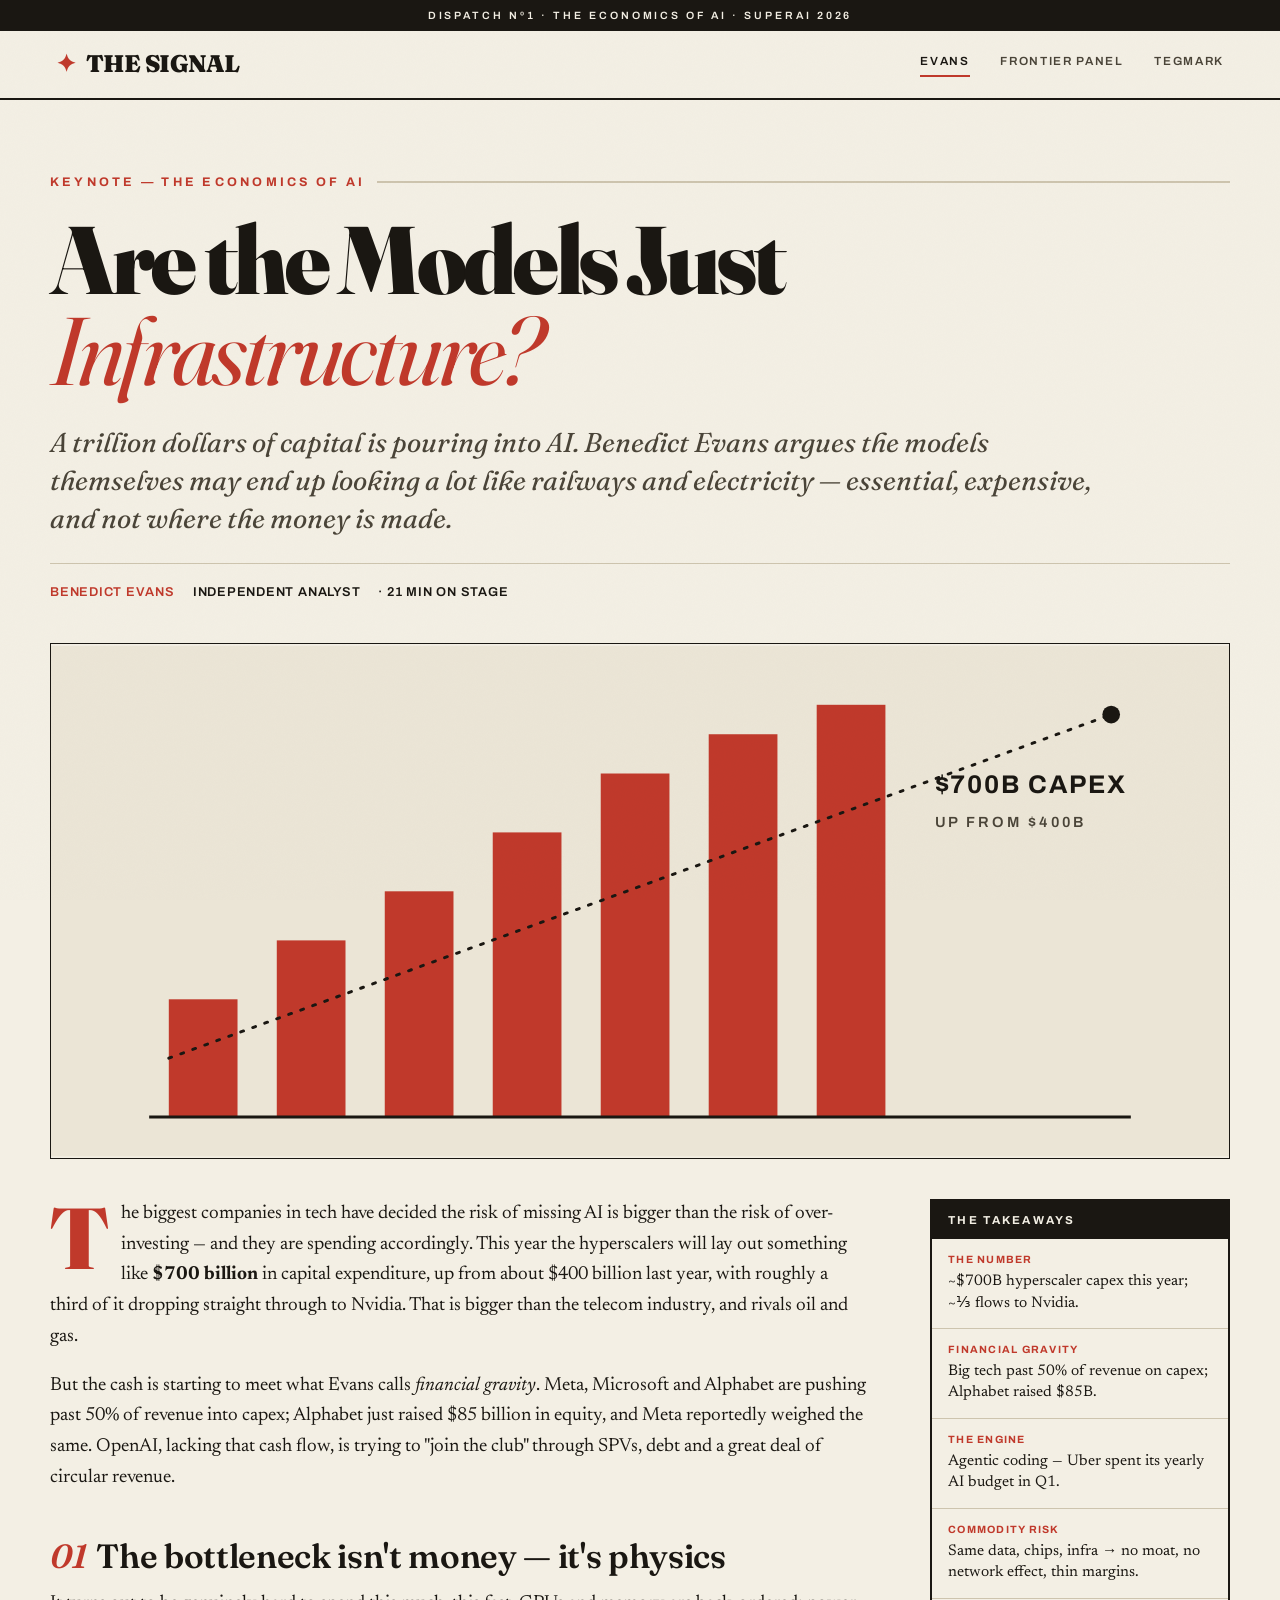
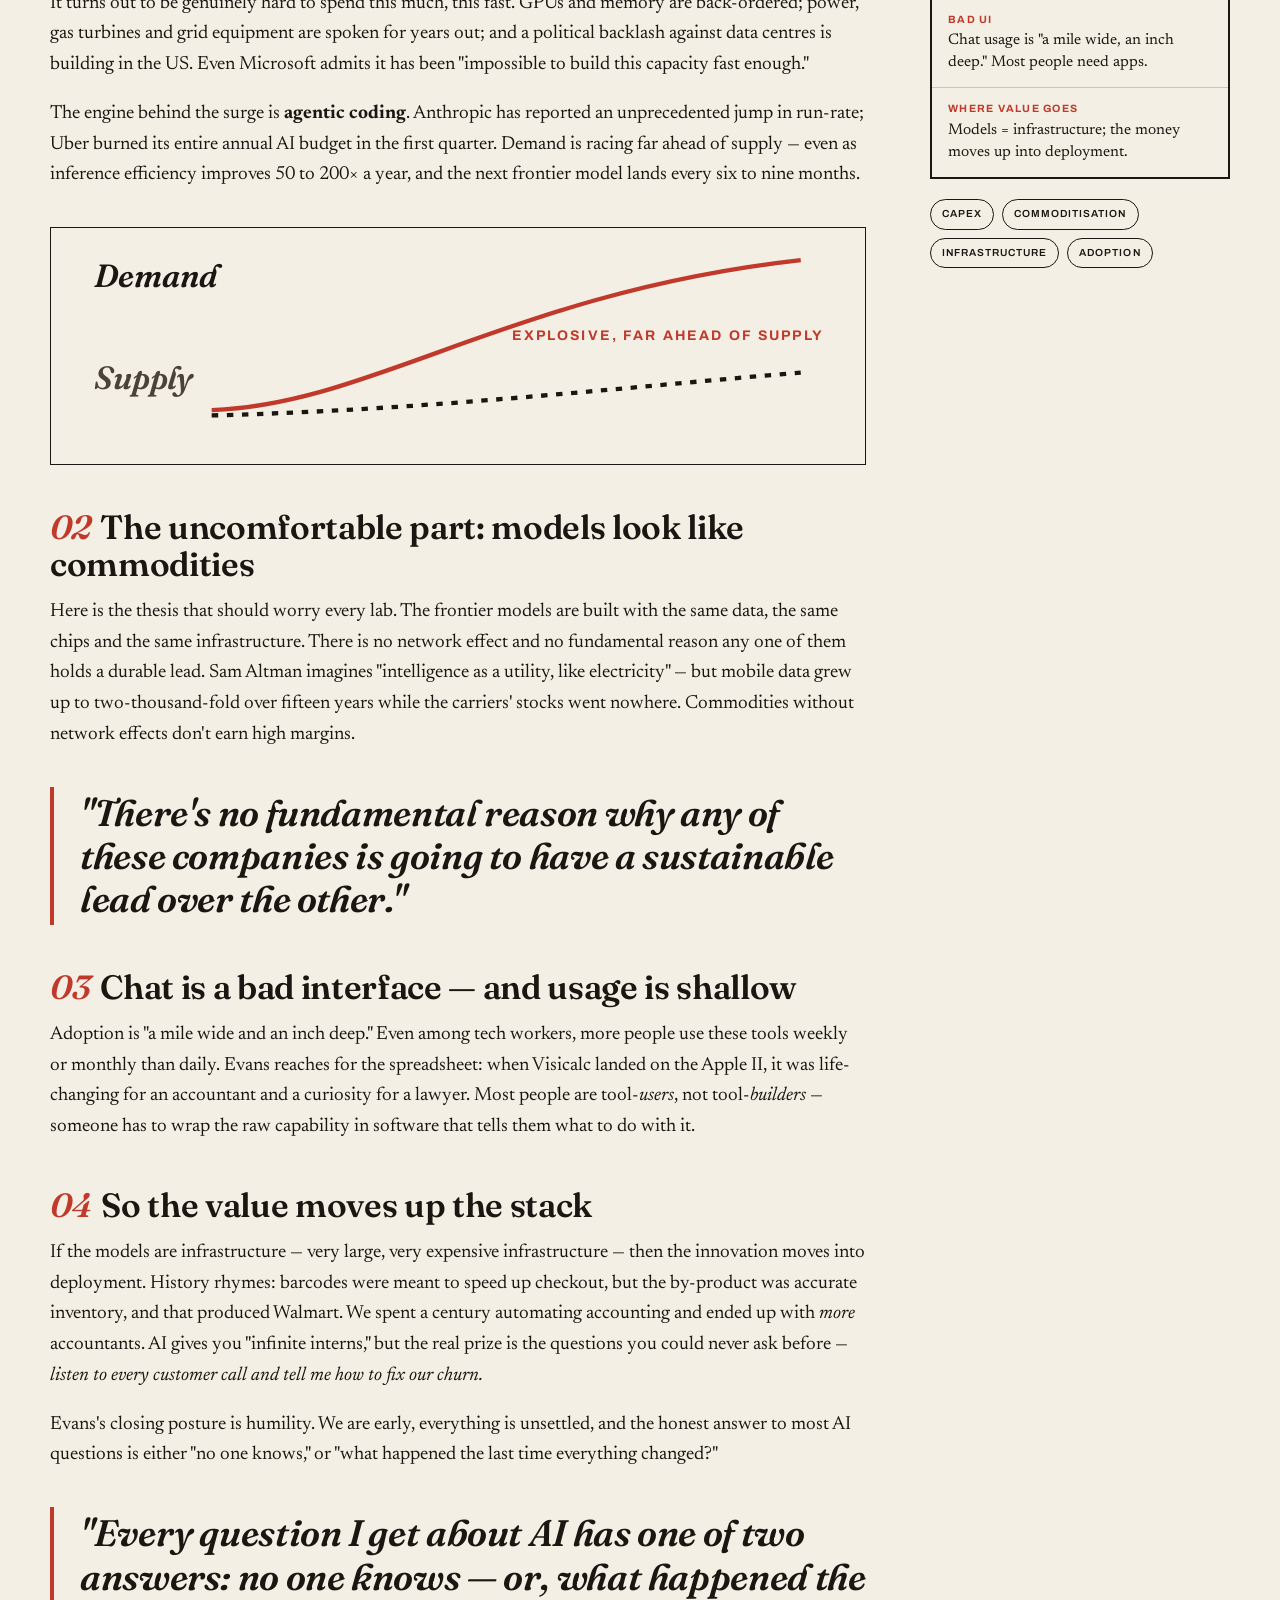
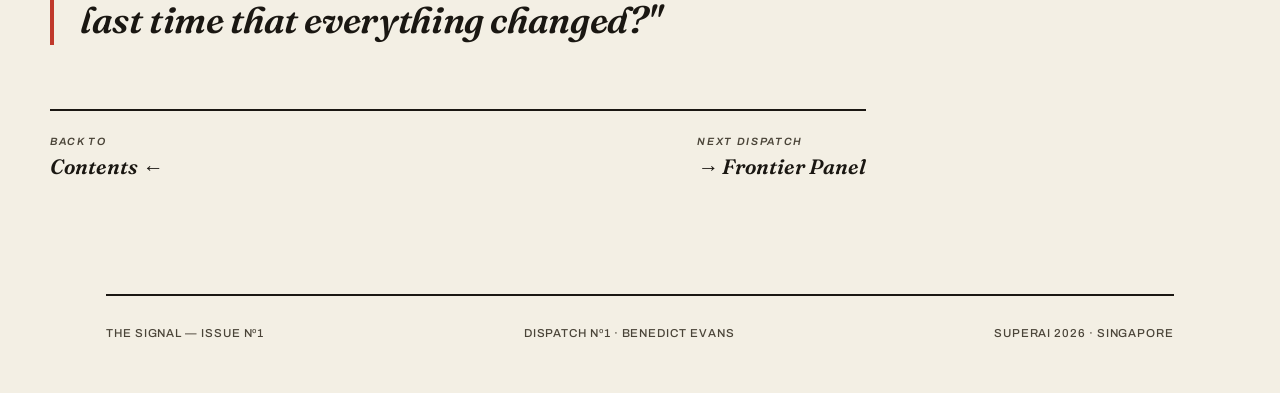
==== article-1.html @ db030dcc "The Signal — SuperAI 2026 magazine dispatch Static editorial site distilling three SuperAI 2026 talk" ====
<!doctype html>
<html lang="en">
<head>
<meta charset="utf-8" />
<meta name="viewport" content="width=device-width, initial-scale=1" />
<title>Are the Models Just Infrastructure? — Benedict Evans · The Signal</title>
<meta name="description" content="Benedict Evans at SuperAI 2026 on the AI capex supercycle, why models look like commodities, and where the value moves." />
<link rel="stylesheet" href="styles.css" />
<style>:root{ --accent:#c0392b; }</style>
</head>
<body>
  <div class="ribbon">Dispatch Nº1 · The Economics of AI · SuperAI 2026</div>
  <header class="masthead">
    <div class="masthead-inner">
      <a class="logo" href="index.html"><span class="star">✦</span> THE SIGNAL</a>
      <nav class="nav">
        <a href="article-1.html" class="active">Evans</a>
        <a href="article-2.html">Frontier Panel</a>
        <a href="article-3.html">Tegmark</a>
      </nav>
    </div>
  </header>

  <main class="wrap article">
    <div class="art-kicker fade">Keynote — The Economics of AI</div>
    <h1 class="art-headline fade d1">Are the Models Just <em>Infrastructure?</em></h1>
    <p class="art-dek fade d2">A trillion dollars of capital is pouring into AI. Benedict Evans argues the
      models themselves may end up looking a lot like railways and electricity — essential, expensive,
      and not where the money is made.</p>
    <div class="art-byline fade d3">
      <span class="who">Benedict Evans</span><span>Independent Analyst</span><span>· 21 min on stage</span>
    </div>

    <figure class="art-hero fade d3">
      <svg viewBox="0 0 1200 520" xmlns="http://www.w3.org/2000/svg">
        <rect width="1200" height="520" fill="#ebe5d6"/>
        <g fill="#c0392b">
          <rect x="120" y="360" width="70" height="120"/>
          <rect x="230" y="300" width="70" height="180"/>
          <rect x="340" y="250" width="70" height="230"/>
          <rect x="450" y="190" width="70" height="290"/>
          <rect x="560" y="130" width="70" height="350"/>
          <rect x="670" y="90" width="70" height="390"/>
          <rect x="780" y="60" width="70" height="420"/>
        </g>
        <path d="M120 420 L1080 70" fill="none" stroke="#1a1712" stroke-width="3" stroke-dasharray="3 10" stroke-linecap="round"/>
        <circle cx="1080" cy="70" r="9" fill="#1a1712"/>
        <text x="900" y="150" font-family="Archivo, sans-serif" font-size="26" font-weight="700" fill="#1a1712" letter-spacing="2">$700B CAPEX</text>
        <text x="900" y="185" font-family="Archivo, sans-serif" font-size="15" font-weight="600" fill="#4a4438" letter-spacing="3">UP FROM $400B</text>
        <line x1="100" y1="480" x2="1100" y2="480" stroke="#1a1712" stroke-width="3"/>
      </svg>
      <figcaption>Hyperscaler capex is accelerating up and to the right — roughly a third of it flows to Nvidia.</figcaption>
    </figure>

    <div class="art-grid">
      <article class="prose">
        <p>The biggest companies in tech have decided the risk of missing AI is bigger than the
          risk of over-investing — and they are spending accordingly. This year the hyperscalers will
          lay out something like <strong>$700 billion</strong> in capital expenditure, up from about
          $400 billion last year, with roughly a third of it dropping straight through to Nvidia. That
          is bigger than the telecom industry, and rivals oil and gas.</p>

        <p>But the cash is starting to meet what Evans calls <em>financial gravity</em>. Meta,
          Microsoft and Alphabet are pushing past 50% of revenue into capex; Alphabet just raised
          $85 billion in equity, and Meta reportedly weighed the same. OpenAI, lacking that cash flow,
          is trying to "join the club" through SPVs, debt and a great deal of circular revenue.</p>

        <h2><span class="n">01</span>The bottleneck isn't money — it's physics</h2>
        <p>It turns out to be genuinely hard to spend this much, this fast. GPUs and memory are
          back-ordered; power, gas turbines and grid equipment are spoken for years out; and a
          political backlash against data centres is building in the US. Even Microsoft admits it has
          been "impossible to build this capacity fast enough."</p>

        <p>The engine behind the surge is <strong>agentic coding</strong>. Anthropic has reported an
          unprecedented jump in run-rate; Uber burned its entire annual AI budget in the first quarter.
          Demand is racing far ahead of supply — even as inference efficiency improves 50 to 200× a
          year, and the next frontier model lands every six to nine months.</p>

        <div class="fig fade">
          <svg viewBox="0 0 760 220" xmlns="http://www.w3.org/2000/svg">
            <rect width="760" height="220" fill="#f3efe4"/>
            <text x="40" y="55" font-family="Fraunces, serif" font-style="italic" font-weight="600" font-size="30" fill="#1a1712">Demand</text>
            <path d="M150 170 C 300 165, 430 60, 700 30" fill="none" stroke="#c0392b" stroke-width="4"/>
            <text x="40" y="150" font-family="Fraunces, serif" font-style="italic" font-weight="600" font-size="30" fill="#4a4438">Supply</text>
            <path d="M150 175 C 350 170, 520 150, 700 135" fill="none" stroke="#1a1712" stroke-width="4" stroke-dasharray="6 8"/>
            <text x="430" y="105" font-family="Archivo, sans-serif" font-size="13" font-weight="700" letter-spacing="2" fill="#c0392b">EXPLOSIVE, FAR AHEAD OF SUPPLY</text>
          </svg>
        </div>

        <h2><span class="n">02</span>The uncomfortable part: models look like commodities</h2>
        <p>Here is the thesis that should worry every lab. The frontier models are built with the
          same data, the same chips and the same infrastructure. There is no network effect and no
          fundamental reason any one of them holds a durable lead. Sam Altman imagines "intelligence as
          a utility, like electricity" — but mobile data grew up to two-thousand-fold over fifteen years
          while the carriers' stocks went nowhere. Commodities without network effects don't earn high
          margins.</p>

        <p class="pull">"There's no fundamental reason why any of these companies is going to have a
          sustainable lead over the other."</p>

        <h2><span class="n">03</span>Chat is a bad interface — and usage is shallow</h2>
        <p>Adoption is "a mile wide and an inch deep." Even among tech workers, more people use these
          tools weekly or monthly than daily. Evans reaches for the spreadsheet: when Visicalc landed on
          the Apple II, it was life-changing for an accountant and a curiosity for a lawyer. Most people
          are tool-<em>users</em>, not tool-<em>builders</em> — someone has to wrap the raw capability in
          software that tells them what to do with it.</p>

        <h2><span class="n">04</span>So the value moves up the stack</h2>
        <p>If the models are infrastructure — very large, very expensive infrastructure — then the
          innovation moves into deployment. History rhymes: barcodes were meant to speed up checkout, but
          the by-product was accurate inventory, and that produced Walmart. We spent a century automating
          accounting and ended up with <em>more</em> accountants. AI gives you "infinite interns," but the
          real prize is the questions you could never ask before — <em>listen to every customer call and
          tell me how to fix our churn.</em></p>

        <p>Evans's closing posture is humility. We are early, everything is unsettled, and the honest
          answer to most AI questions is either "no one knows," or "what happened the last time everything
          changed?"</p>

        <p class="pull">"Every question I get about AI has one of two answers: no one knows — or, what
          happened the last time that everything changed?"</p>

        <div class="art-footnav">
          <a href="index.html"><span class="lbl">Back to</span>Contents ←</a>
          <a href="article-2.html"><span class="lbl">Next dispatch</span>→ Frontier Panel</a>
        </div>
      </article>

      <aside class="sidebar">
        <div class="keybox fade">
          <h4>The Takeaways</h4>
          <ul>
            <li><b>The number</b>~$700B hyperscaler capex this year; ~⅓ flows to Nvidia.</li>
            <li><b>Financial gravity</b>Big tech past 50% of revenue on capex; Alphabet raised $85B.</li>
            <li><b>The engine</b>Agentic coding — Uber spent its yearly AI budget in Q1.</li>
            <li><b>Commodity risk</b>Same data, chips, infra → no moat, no network effect, thin margins.</li>
            <li><b>Bad UI</b>Chat usage is "a mile wide, an inch deep." Most people need apps.</li>
            <li><b>Where value goes</b>Models = infrastructure; the money moves up into deployment.</li>
          </ul>
        </div>
        <div class="tag-row">
          <span class="tag">Capex</span><span class="tag">Commoditisation</span>
          <span class="tag">Infrastructure</span><span class="tag">Adoption</span>
        </div>
      </aside>
    </div>
  </main>

  <footer class="wrap">
    <div class="colophon">
      <span>The Signal — Issue Nº1</span><span>Dispatch Nº1 · Benedict Evans</span>
      <span>SuperAI 2026 · Singapore</span>
    </div>
  </footer>
</body>
</html>
---- styles.css ----
/* ============================================================
   THE SIGNAL — SuperAI 2026 dispatch (print-editorial magazine)
   ============================================================ */
@import url('https://fonts.googleapis.com/css2?family=Fraunces:opsz,wght,SOFT@9..144,400;9..144,600;9..144,900&family=Newsreader:ital,opsz,wght@0,6..72,400;0,6..72,500;1,6..72,400&family=Archivo:wght@500;600;700&display=swap');

:root {
  --paper: #f3efe4;
  --paper-2: #ebe5d6;
  --ink: #1a1712;
  --ink-soft: #4a4438;
  --rule: #cdc4ae;
  --accent: #c0392b;     /* overridden per article */
  --accent-2: #1f6f6b;
  --display: 'Fraunces', Georgia, serif;
  --body: 'Newsreader', Georgia, serif;
  --label: 'Archivo', system-ui, sans-serif;
  --maxw: 1180px;
}

* { margin: 0; padding: 0; box-sizing: border-box; }
html { scroll-behavior: smooth; -webkit-font-smoothing: antialiased; }
body {
  background: var(--paper);
  color: var(--ink);
  font-family: var(--body);
  font-size: 19px;
  line-height: 1.62;
  position: relative;
  overflow-x: hidden;
}
/* paper grain */
body::before {
  content: '';
  position: fixed; inset: 0; z-index: 9999; pointer-events: none;
  opacity: 0.4; mix-blend-mode: multiply;
  background-image: url("data:image/svg+xml,%3Csvg xmlns='http://www.w3.org/2000/svg' width='180' height='180'%3E%3Cfilter id='n'%3E%3CfeTurbulence type='fractalNoise' baseFrequency='0.9' numOctaves='2'/%3E%3C/filter%3E%3Crect width='100%25' height='100%25' filter='url(%23n)' opacity='0.05'/%3E%3C/svg%3E");
}
a { color: inherit; text-decoration: none; }
::selection { background: var(--accent); color: var(--paper); }

.wrap { max-width: var(--maxw); margin: 0 auto; padding: 0 clamp(20px, 5vw, 56px); }

/* ---------- Masthead / nav ---------- */
.masthead {
  border-bottom: 2px solid var(--ink);
  position: sticky; top: 0; z-index: 50;
  background: var(--paper);
}
.masthead-inner {
  display: flex; align-items: center; justify-content: space-between;
  padding: 14px clamp(20px, 5vw, 56px);
  gap: 20px;
}
.logo {
  font-family: var(--display);
  font-weight: 900;
  font-size: 1.5rem;
  letter-spacing: -0.02em;
  display: flex; align-items: baseline; gap: 10px;
}
.logo .star { color: var(--accent); }
.nav { display: flex; gap: clamp(14px, 2.4vw, 34px); font-family: var(--label); font-size: 0.74rem; font-weight: 600; letter-spacing: 0.14em; text-transform: uppercase; }
.nav a { padding-bottom: 3px; border-bottom: 2px solid transparent; transition: border-color .2s, color .2s; color: var(--ink-soft); }
.nav a:hover, .nav a.active { color: var(--ink); border-color: var(--accent); }
@media (max-width: 680px){ .nav { gap: 14px; font-size: 0.64rem; } .logo{font-size:1.2rem;} }

.ribbon {
  background: var(--ink); color: var(--paper);
  font-family: var(--label); font-size: 0.66rem; font-weight: 600;
  letter-spacing: 0.28em; text-transform: uppercase;
  text-align: center; padding: 7px 12px;
}

/* ---------- Cover (landing) ---------- */
.cover { padding: clamp(40px, 7vw, 90px) 0 30px; }
.cover-kicker {
  font-family: var(--label); font-size: 0.8rem; font-weight: 700;
  letter-spacing: 0.3em; text-transform: uppercase; color: var(--accent);
  display: flex; align-items: center; gap: 14px; margin-bottom: 26px;
}
.cover-kicker::before, .cover-kicker::after { content:''; height:2px; background: var(--ink); flex:1; max-width: 80px; }
.cover h1 {
  font-family: var(--display);
  font-weight: 900;
  font-size: clamp(3rem, 11vw, 8.5rem);
  line-height: 0.92;
  letter-spacing: -0.035em;
  text-align: center;
  font-variation-settings: 'SOFT' 0, 'opsz' 144;
}
.cover h1 em { font-style: italic; font-weight: 400; color: var(--accent); }
.cover-sub {
  max-width: 60ch; margin: 30px auto 0; text-align: center;
  font-size: clamp(1.05rem, 2vw, 1.4rem); color: var(--ink-soft);
}
.cover-meta {
  margin-top: 34px; text-align: center;
  font-family: var(--label); font-size: 0.78rem; font-weight: 600;
  letter-spacing: 0.2em; text-transform: uppercase; color: var(--ink);
  display: flex; gap: 18px; justify-content: center; flex-wrap: wrap; align-items:center;
}
.cover-meta .dot { width: 5px; height: 5px; border-radius: 50%; background: var(--accent); }

/* ---------- Contents / article cards ---------- */
.contents { padding: clamp(30px, 6vw, 70px) 0 90px; }
.contents-head {
  display: flex; align-items: baseline; gap: 16px;
  border-bottom: 2px solid var(--ink); padding-bottom: 12px; margin-bottom: 0;
}
.contents-head h2 { font-family: var(--display); font-weight: 900; font-size: 1.6rem; letter-spacing: -0.01em; }
.contents-head span { font-family: var(--label); font-size: 0.72rem; font-weight: 600; letter-spacing: 0.2em; text-transform: uppercase; color: var(--ink-soft); margin-left: auto; }

.feature-link {
  display: grid; grid-template-columns: 84px 1.4fr 1fr; gap: clamp(20px, 4vw, 48px);
  align-items: center;
  padding: clamp(26px, 4vw, 42px) 0;
  border-bottom: 1px solid var(--rule);
  transition: background .25s;
}
.feature-link:hover { background: var(--paper-2); }
.feature-num {
  font-family: var(--display); font-weight: 900; font-size: 3.2rem; line-height: 1;
  color: var(--accent); font-style: italic;
}
.feature-body .fl-kicker { font-family: var(--label); font-size: 0.7rem; font-weight: 700; letter-spacing: 0.2em; text-transform: uppercase; color: var(--ink-soft); }
.feature-body h3 { font-family: var(--display); font-weight: 600; font-size: clamp(1.6rem, 3.2vw, 2.5rem); line-height: 1.04; letter-spacing: -0.02em; margin: 8px 0 10px; }
.feature-body h3 em { font-style: italic; color: var(--accent); }
.feature-body p { color: var(--ink-soft); max-width: 48ch; }
.feature-body .byline { margin-top: 14px; font-family: var(--label); font-size: 0.74rem; font-weight: 600; letter-spacing: 0.04em; text-transform: uppercase; }
.feature-art { aspect-ratio: 4/3; border: 1px solid var(--ink); overflow: hidden; }
.feature-art svg { width: 100%; height: 100%; display: block; }
.feature-link .go { display:none; }
@media (max-width: 860px){
  .feature-link { grid-template-columns: 56px 1fr; }
  .feature-art { grid-column: 1 / -1; }
  .feature-num { font-size: 2.4rem; }
}

/* ---------- Article page ---------- */
.article { padding: clamp(34px, 6vw, 72px) 0 40px; }
.art-kicker {
  font-family: var(--label); font-size: 0.78rem; font-weight: 700;
  letter-spacing: 0.26em; text-transform: uppercase; color: var(--accent);
  display: flex; align-items: center; gap: 12px;
}
.art-kicker::after { content:''; height:2px; flex:1; background: var(--rule); }
.art-headline {
  font-family: var(--display); font-weight: 900;
  font-size: clamp(2.6rem, 8vw, 6rem); line-height: 0.95; letter-spacing: -0.035em;
  margin: 22px 0 0; max-width: 16ch;
  font-variation-settings: 'opsz' 144;
}
.art-headline em { font-style: italic; font-weight: 400; color: var(--accent); }
.art-dek {
  font-family: var(--display); font-weight: 400; font-style: italic;
  font-size: clamp(1.2rem, 2.4vw, 1.7rem); line-height: 1.4; color: var(--ink-soft);
  max-width: 58ch; margin: 26px 0 0;
}
.art-byline {
  margin-top: 26px; padding-top: 18px; border-top: 1px solid var(--rule);
  font-family: var(--label); font-size: 0.8rem; font-weight: 600;
  letter-spacing: 0.06em; text-transform: uppercase; color: var(--ink);
  display: flex; gap: 10px 18px; flex-wrap: wrap; align-items: center;
}
.art-byline .who { color: var(--accent); }

.art-hero { margin: 40px 0 10px; border: 1px solid var(--ink); aspect-ratio: 16/7; overflow: hidden; }
.art-hero svg { width: 100%; height: 100%; display: block; }
.hero-cap, figcaption { font-family: var(--label); font-size: 0.7rem; font-weight: 500; letter-spacing: 0.04em; text-transform: uppercase; color: var(--ink-soft); margin-top: 8px; }

/* body layout: main column + sidebar */
.art-grid { display: grid; grid-template-columns: 1fr 300px; gap: clamp(28px, 5vw, 64px); margin-top: 40px; align-items: start; }
@media (max-width: 900px){ .art-grid { grid-template-columns: 1fr; } }

.prose h2 {
  font-family: var(--display); font-weight: 600; font-size: clamp(1.5rem, 3vw, 2.1rem);
  letter-spacing: -0.01em; line-height: 1.1; margin: 44px 0 14px;
}
.prose h2 .n { color: var(--accent); font-style: italic; margin-right: 10px; }
.prose p { margin-bottom: 18px; }
.prose p a { border-bottom: 1px solid var(--accent); }
.prose > p:first-of-type::first-letter {
  font-family: var(--display); font-weight: 900; float: left;
  font-size: 5.4rem; line-height: 0.74; padding: 8px 12px 0 0; color: var(--accent);
}
.pull {
  font-family: var(--display); font-weight: 600; font-style: italic;
  font-size: clamp(1.5rem, 3.4vw, 2.3rem); line-height: 1.18; letter-spacing: -0.01em;
  margin: 36px 0; padding: 4px 0 4px 26px; border-left: 4px solid var(--accent);
  color: var(--ink);
}
.fig { margin: 36px 0; border: 1px solid var(--ink); overflow: hidden; }
.fig svg { width: 100%; height: 100%; display: block; }

/* sidebar */
.sidebar { position: sticky; top: 90px; }
.keybox { border: 2px solid var(--ink); }
.keybox h4 { font-family: var(--label); font-size: 0.72rem; font-weight: 700; letter-spacing: 0.2em; text-transform: uppercase; background: var(--ink); color: var(--paper); padding: 10px 16px; }
.keybox ul { list-style: none; }
.keybox li { padding: 14px 16px; border-bottom: 1px solid var(--rule); font-size: 0.96rem; line-height: 1.4; }
.keybox li:last-child { border-bottom: none; }
.keybox li b { font-family: var(--label); font-size: 0.66rem; font-weight: 700; letter-spacing: 0.12em; text-transform: uppercase; color: var(--accent); display: block; margin-bottom: 3px; }
.tag-row { margin-top: 20px; display: flex; flex-wrap: wrap; gap: 8px; }
.tag { font-family: var(--label); font-size: 0.64rem; font-weight: 600; letter-spacing: 0.1em; text-transform: uppercase; border: 1px solid var(--ink); padding: 6px 11px; border-radius: 100px; }

/* article footer nav */
.art-footnav { display: flex; justify-content: space-between; gap: 16px; margin: 64px 0 0; padding-top: 22px; border-top: 2px solid var(--ink); flex-wrap: wrap; }
.art-footnav a { font-family: var(--display); font-weight: 600; font-style: italic; font-size: 1.3rem; }
.art-footnav a:hover { color: var(--accent); }
.art-footnav .lbl { font-family: var(--label); font-size: 0.66rem; font-weight: 600; letter-spacing: 0.16em; text-transform: uppercase; color: var(--ink-soft); display:block; }

/* page footer */
.colophon {
  border-top: 2px solid var(--ink); margin-top: 70px;
  padding: 28px 0 50px;
  display: flex; justify-content: space-between; gap: 16px; flex-wrap: wrap;
  font-family: var(--label); font-size: 0.72rem; font-weight: 500; letter-spacing: 0.08em; text-transform: uppercase; color: var(--ink-soft);
}

/* fade-in on load */
.fade { opacity: 0; transform: translateY(18px); animation: rise .9s cubic-bezier(.16,1,.3,1) forwards; }
.fade.d1{animation-delay:.05s}.fade.d2{animation-delay:.13s}.fade.d3{animation-delay:.21s}.fade.d4{animation-delay:.29s}
@keyframes rise { to { opacity: 1; transform: none; } }
@media (prefers-reduced-motion: reduce){ .fade{animation:none;opacity:1;transform:none;} }
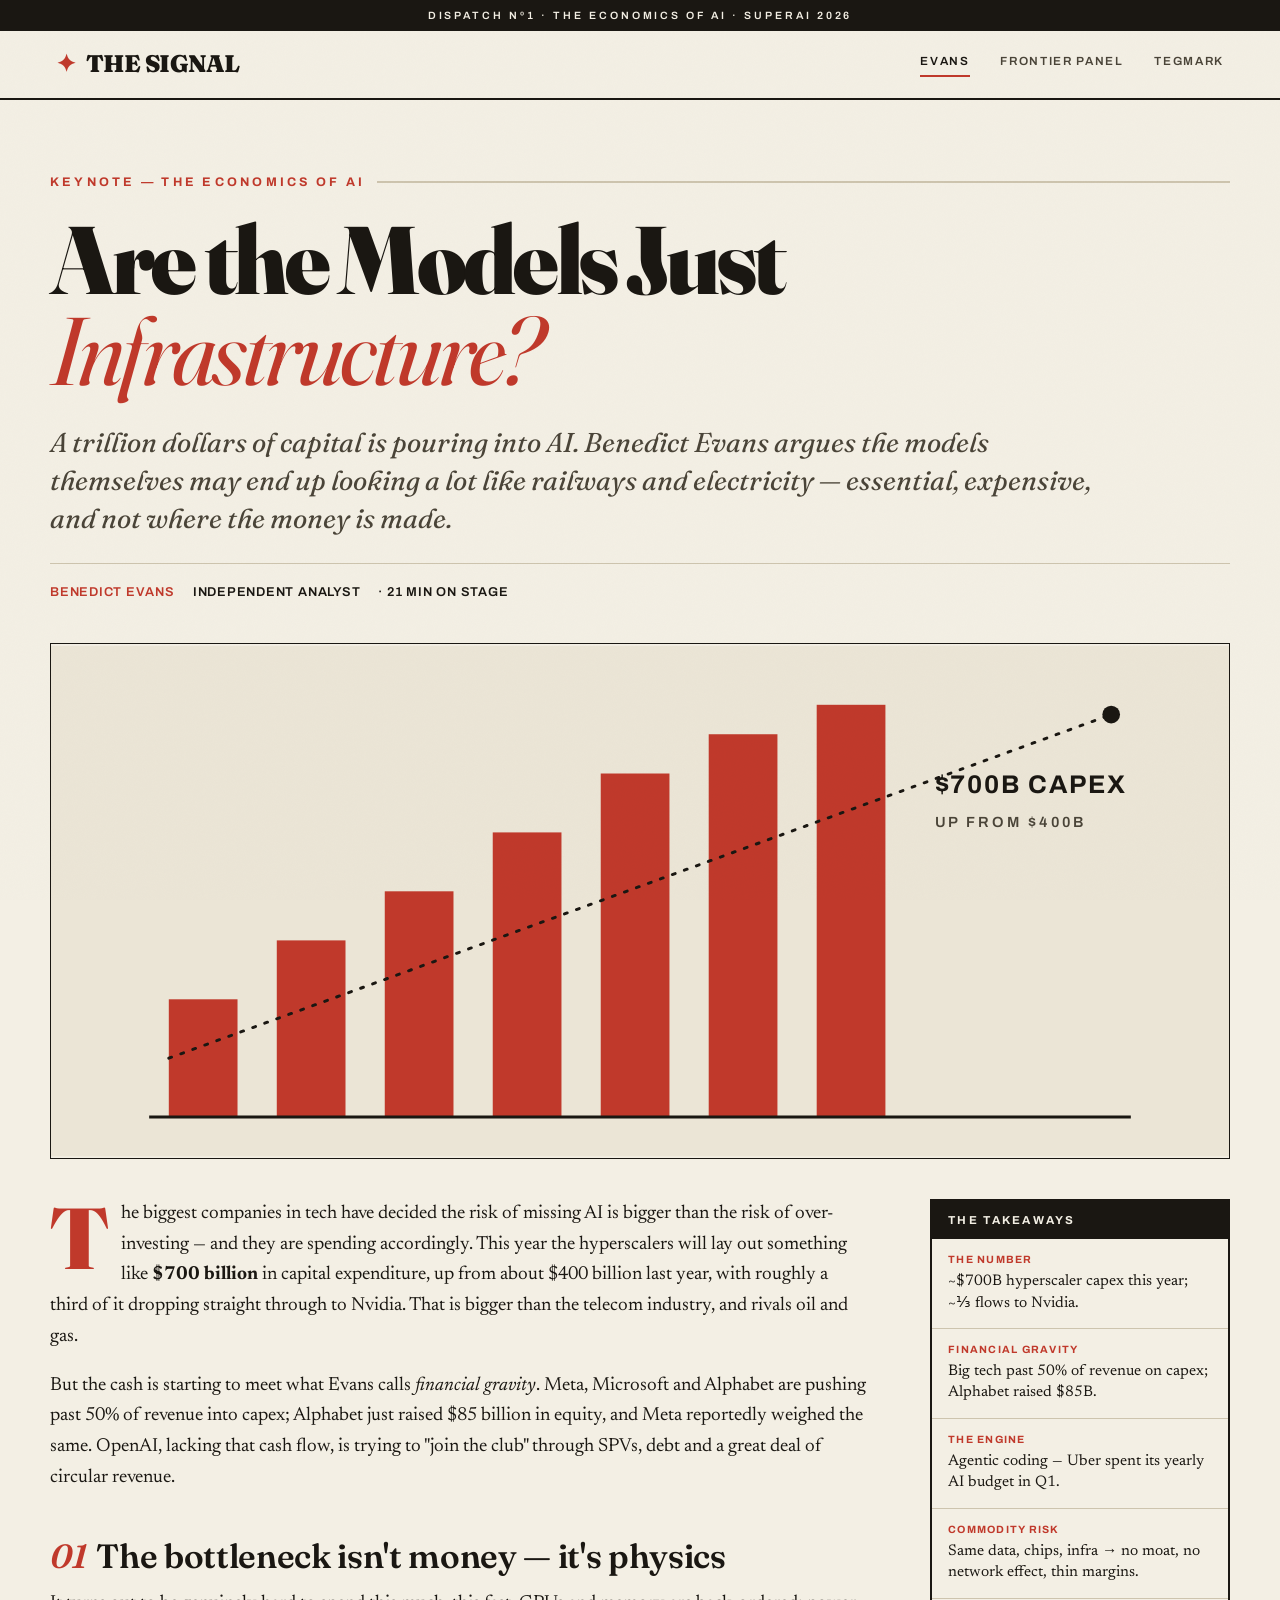
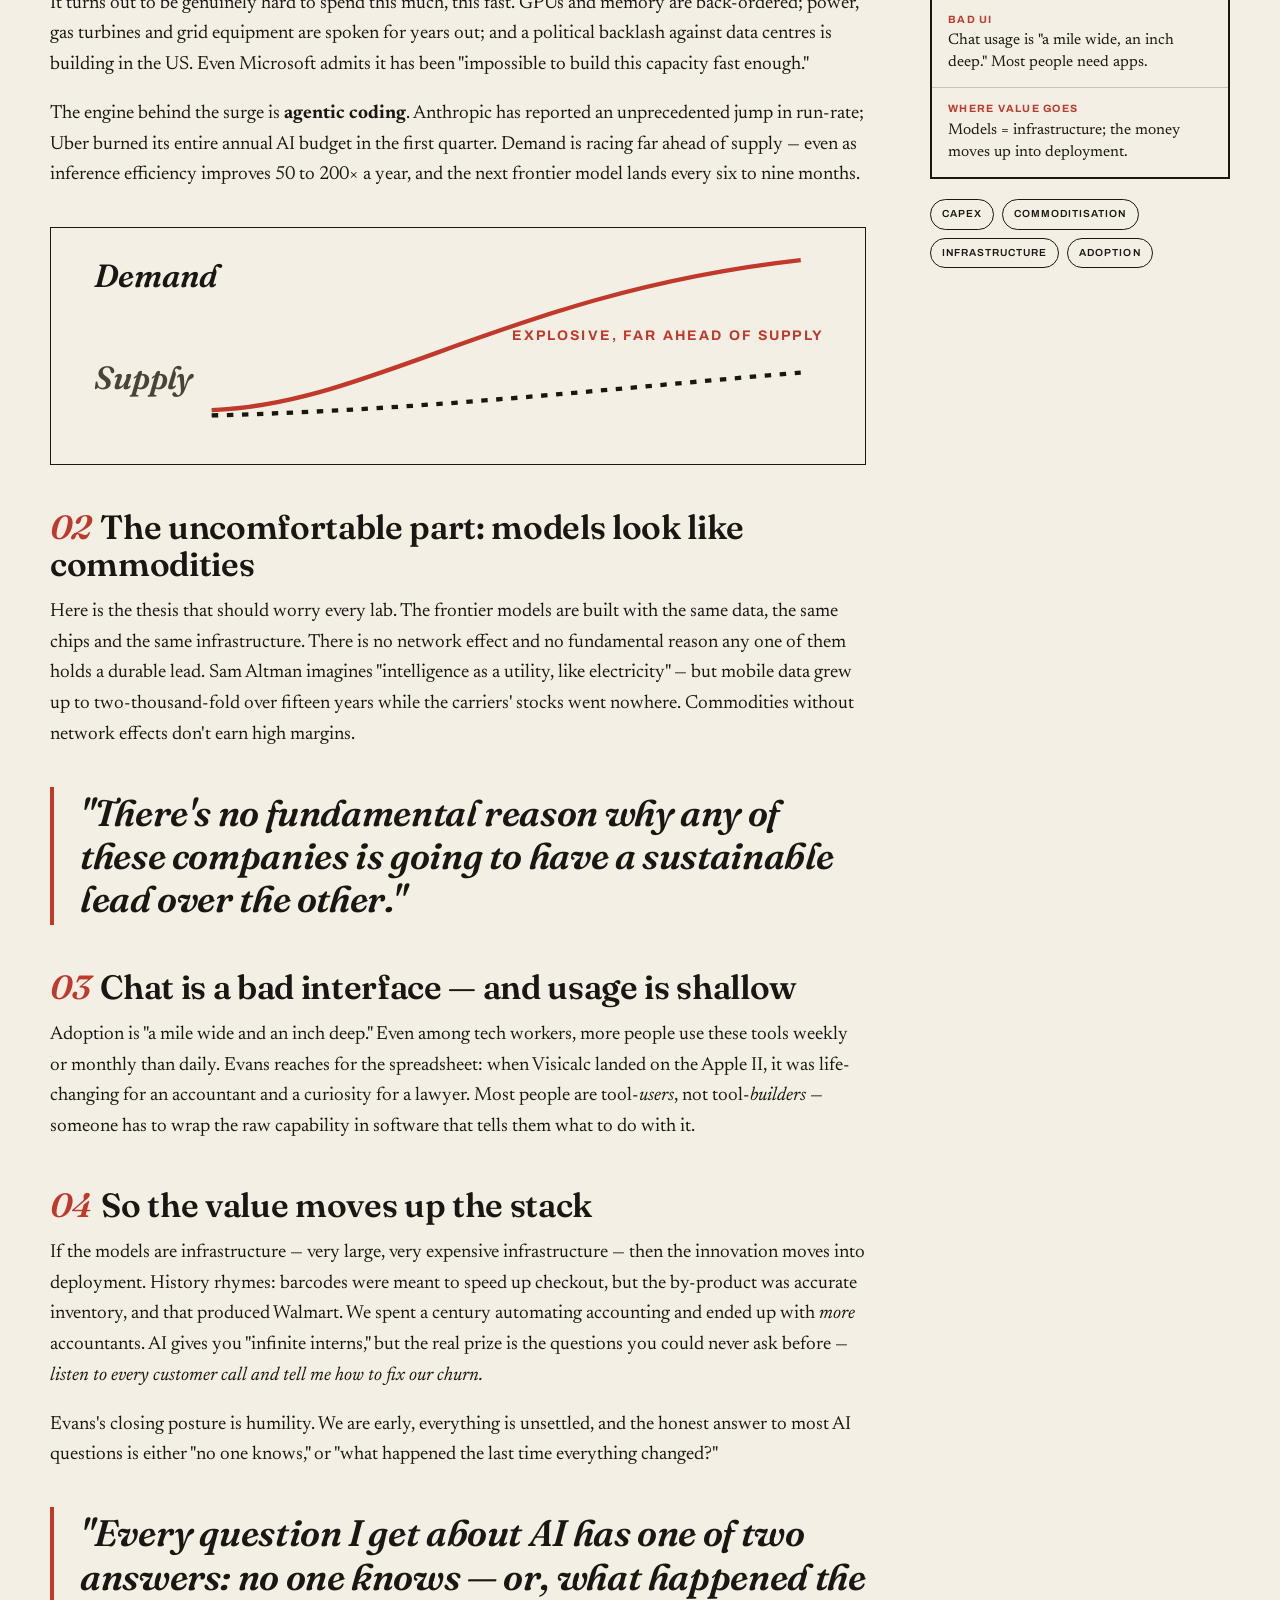
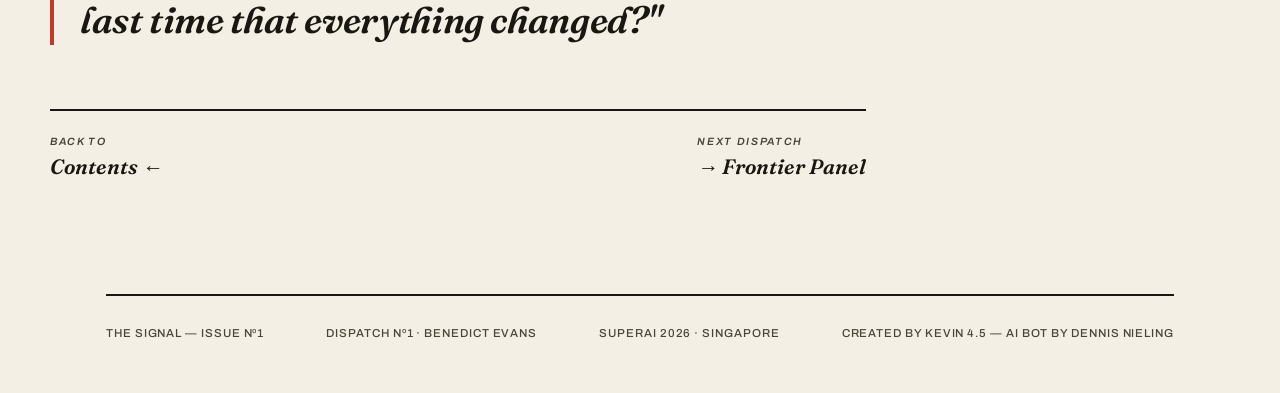
==== commit 87b698a0: "Add 'Created by Kevin 4.5 — AI bot by Dennis Nieling' credit Co-Authored-By: Claude Opus 4.8 <norepl" ====
--- a/article-1.html
+++ b/article-1.html
@@ -150,6 +150,7 @@
     <div class="colophon">
       <span>The Signal — Issue Nº1</span><span>Dispatch Nº1 · Benedict Evans</span>
       <span>SuperAI 2026 · Singapore</span>
+      <span>Created by Kevin 4.5 — AI bot by Dennis Nieling</span>
     </div>
   </footer>
 </body>
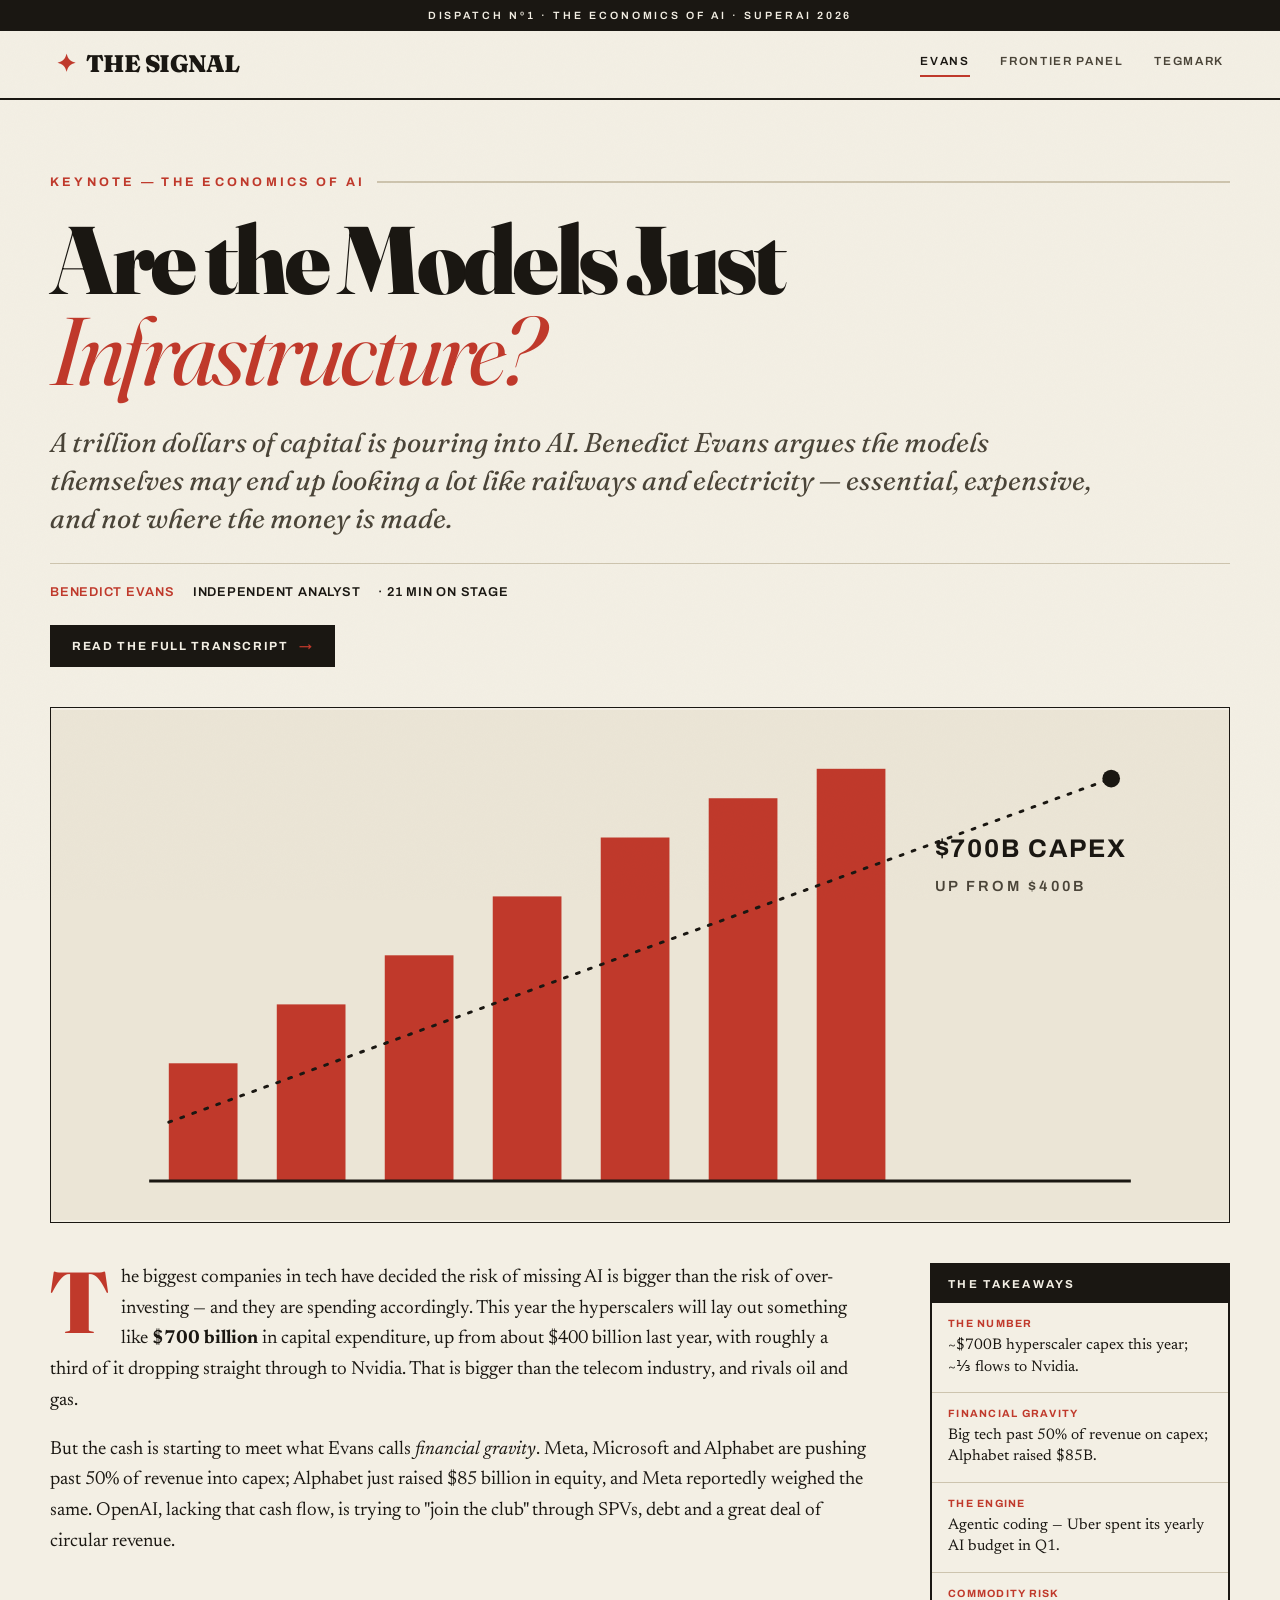
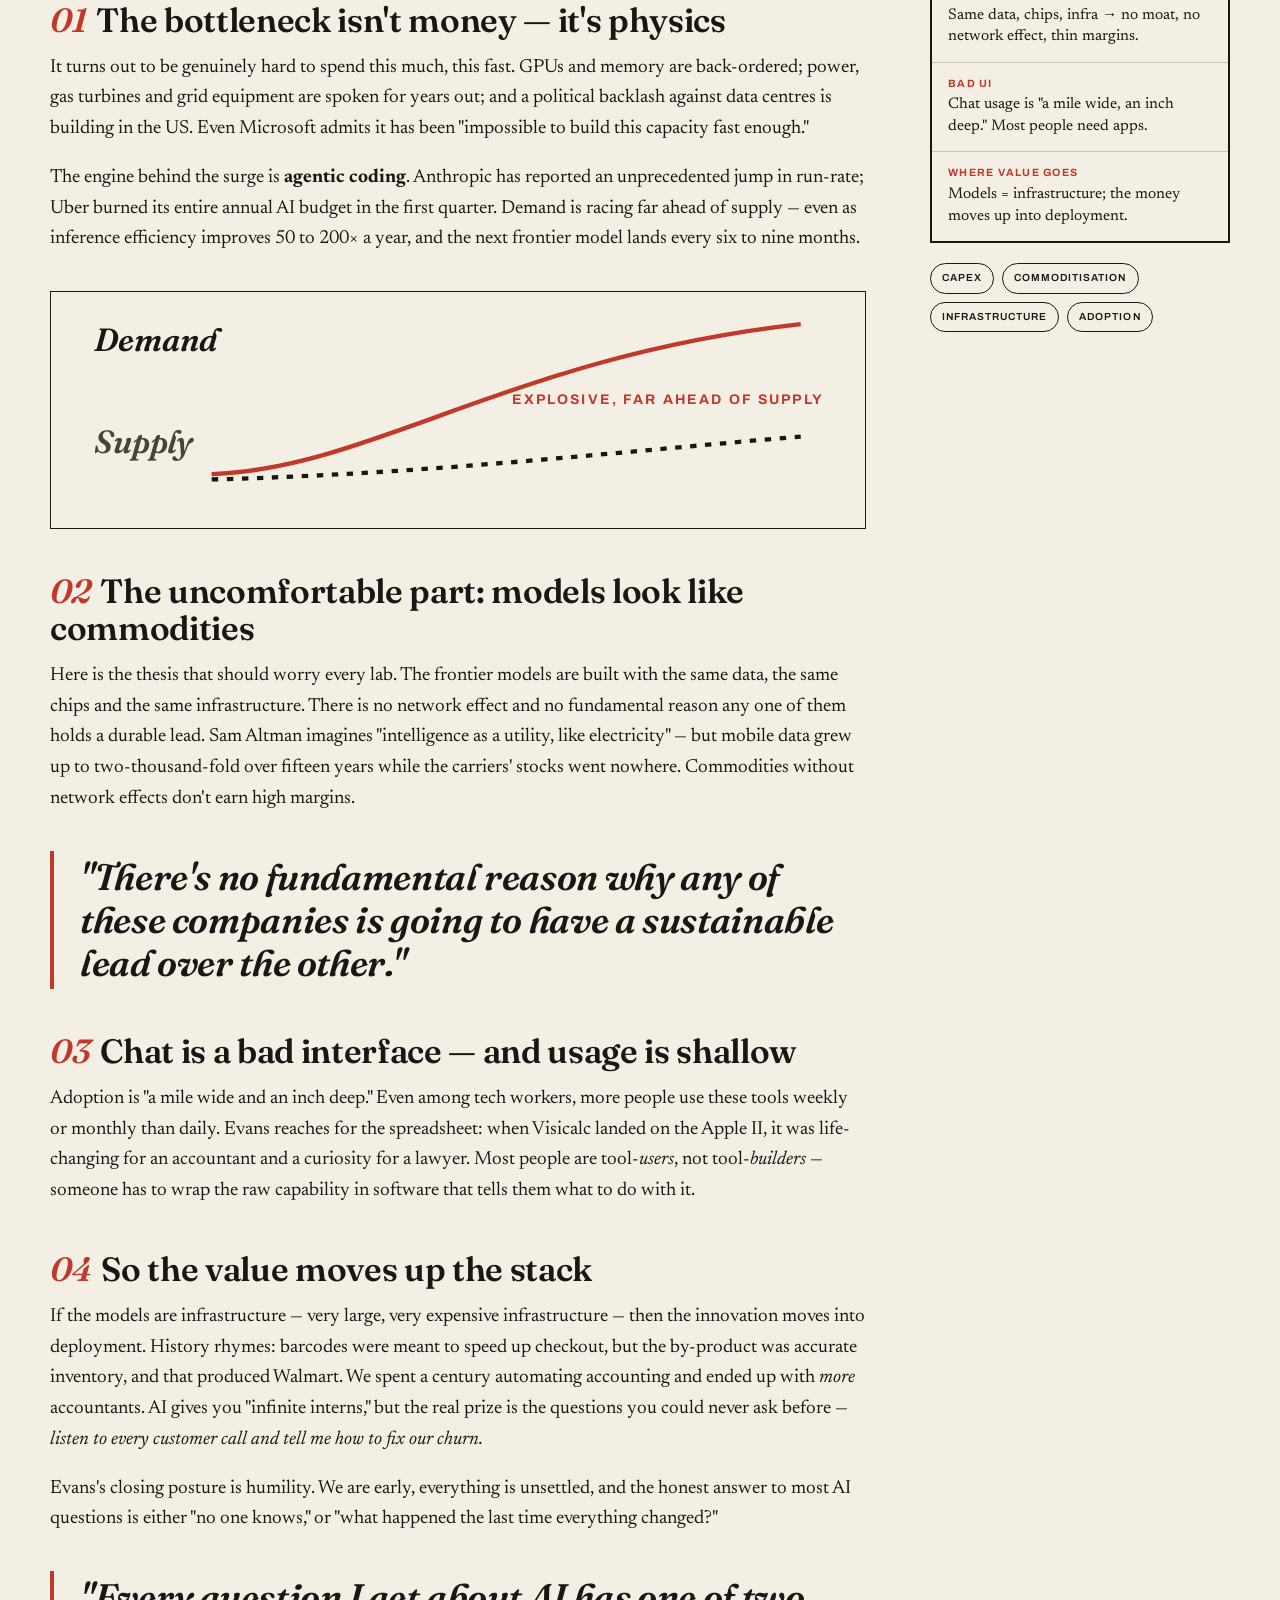
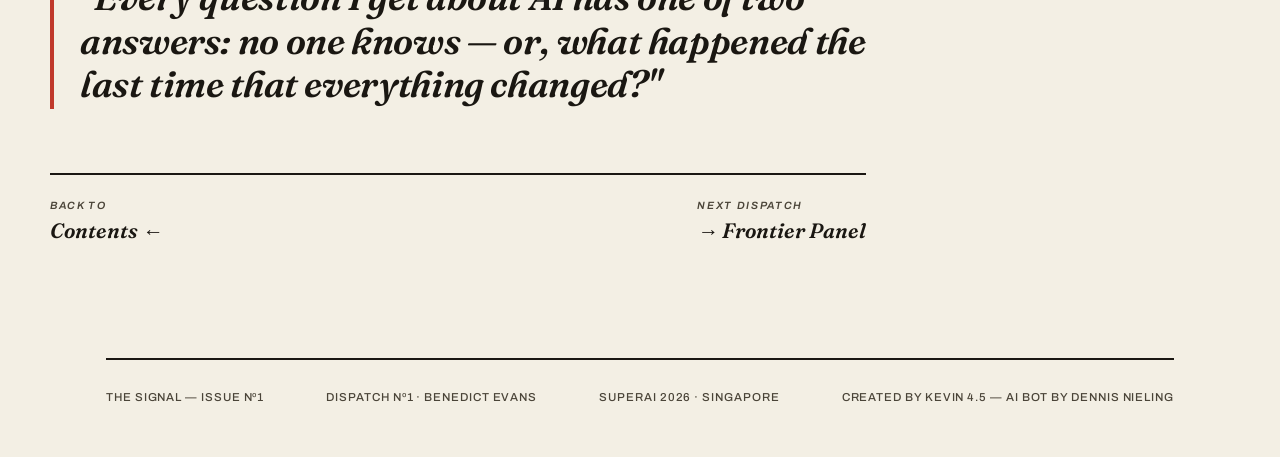
==== commit 033fcdbd: "Add full-transcript modal to each article - transcript.js loads + formats the per-talk transcript in" ====
--- a/article-1.html
+++ b/article-1.html
@@ -30,6 +30,9 @@
     <div class="art-byline fade d3">
       <span class="who">Benedict Evans</span><span>Independent Analyst</span><span>· 21 min on stage</span>
     </div>
+    <button class="transcript-btn fade d3" data-transcript="transcripts/transcript-1.txt" data-title="Are the Models Just Infrastructure?" data-kicker="Benedict Evans">
+      Read the full transcript <span class="arr">→</span>
+    </button>
 
     <figure class="art-hero fade d3">
       <svg viewBox="0 0 1200 520" xmlns="http://www.w3.org/2000/svg">
@@ -153,5 +156,6 @@
       <span>Created by Kevin 4.5 — AI bot by Dennis Nieling</span>
     </div>
   </footer>
+  <script src="transcript.js" defer></script>
 </body>
 </html>
--- a/styles.css
+++ b/styles.css
@@ -217,6 +217,65 @@
   font-family: var(--label); font-size: 0.72rem; font-weight: 500; letter-spacing: 0.08em; text-transform: uppercase; color: var(--ink-soft);
 }
 
+/* ---------- Transcript button + modal ---------- */
+.transcript-btn {
+  font-family: var(--label); font-size: 0.74rem; font-weight: 700;
+  letter-spacing: 0.14em; text-transform: uppercase;
+  display: inline-flex; align-items: center; gap: 10px;
+  margin-top: 22px; padding: 12px 20px;
+  background: var(--ink); color: var(--paper);
+  border: 2px solid var(--ink); cursor: pointer;
+  transition: background .2s, color .2s;
+}
+.transcript-btn:hover { background: transparent; color: var(--ink); }
+.transcript-btn .arr { color: var(--accent); font-size: 1.1em; }
+.transcript-btn:hover .arr { color: var(--accent); }
+
+.modal-overlay {
+  position: fixed; inset: 0; z-index: 1000;
+  background: rgba(20, 18, 14, 0.55);
+  backdrop-filter: blur(3px);
+  display: flex; align-items: center; justify-content: center;
+  padding: clamp(14px, 4vw, 48px);
+  opacity: 0; visibility: hidden; transition: opacity .3s, visibility .3s;
+}
+.modal-overlay.open { opacity: 1; visibility: visible; }
+.modal {
+  background: var(--paper); border: 2px solid var(--ink);
+  box-shadow: 14px 14px 0 rgba(20,18,14,0.25);
+  width: min(760px, 100%); max-height: 88vh;
+  display: flex; flex-direction: column;
+  transform: translateY(16px) scale(.98); transition: transform .35s cubic-bezier(.16,1,.3,1);
+}
+.modal-overlay.open .modal { transform: none; }
+.modal-head {
+  display: flex; align-items: flex-start; justify-content: space-between; gap: 16px;
+  padding: 22px clamp(20px, 4vw, 34px) 16px; border-bottom: 2px solid var(--ink);
+}
+.modal-head .mh-kick { font-family: var(--label); font-size: 0.66rem; font-weight: 700; letter-spacing: 0.22em; text-transform: uppercase; color: var(--accent); }
+.modal-head h3 { font-family: var(--display); font-weight: 900; font-size: clamp(1.3rem, 3vw, 1.9rem); line-height: 1.05; letter-spacing: -0.02em; margin-top: 6px; }
+.modal-close {
+  flex: none; width: 40px; height: 40px; border: 2px solid var(--ink);
+  background: transparent; cursor: pointer; font-size: 1.2rem; line-height: 1; color: var(--ink);
+  transition: background .2s, color .2s;
+}
+.modal-close:hover { background: var(--accent); color: var(--paper); border-color: var(--accent); }
+.modal-body {
+  overflow-y: auto; padding: clamp(20px, 4vw, 34px);
+  font-family: var(--body); font-size: 1.02rem; line-height: 1.7; color: var(--ink-soft);
+}
+.modal-body p { margin-bottom: 16px; }
+.modal-body p:first-child::first-letter {
+  font-family: var(--display); font-weight: 900; float: left;
+  font-size: 3.4rem; line-height: 0.8; padding: 6px 10px 0 0; color: var(--accent);
+}
+.modal-foot {
+  padding: 12px clamp(20px, 4vw, 34px); border-top: 1px solid var(--rule);
+  font-family: var(--label); font-size: 0.66rem; font-weight: 500; letter-spacing: 0.1em; text-transform: uppercase; color: var(--ink-soft);
+  display: flex; justify-content: space-between; gap: 12px; flex-wrap: wrap;
+}
+body.modal-open { overflow: hidden; }
+
 /* fade-in on load */
 .fade { opacity: 0; transform: translateY(18px); animation: rise .9s cubic-bezier(.16,1,.3,1) forwards; }
 .fade.d1{animation-delay:.05s}.fade.d2{animation-delay:.13s}.fade.d3{animation-delay:.21s}.fade.d4{animation-delay:.29s}
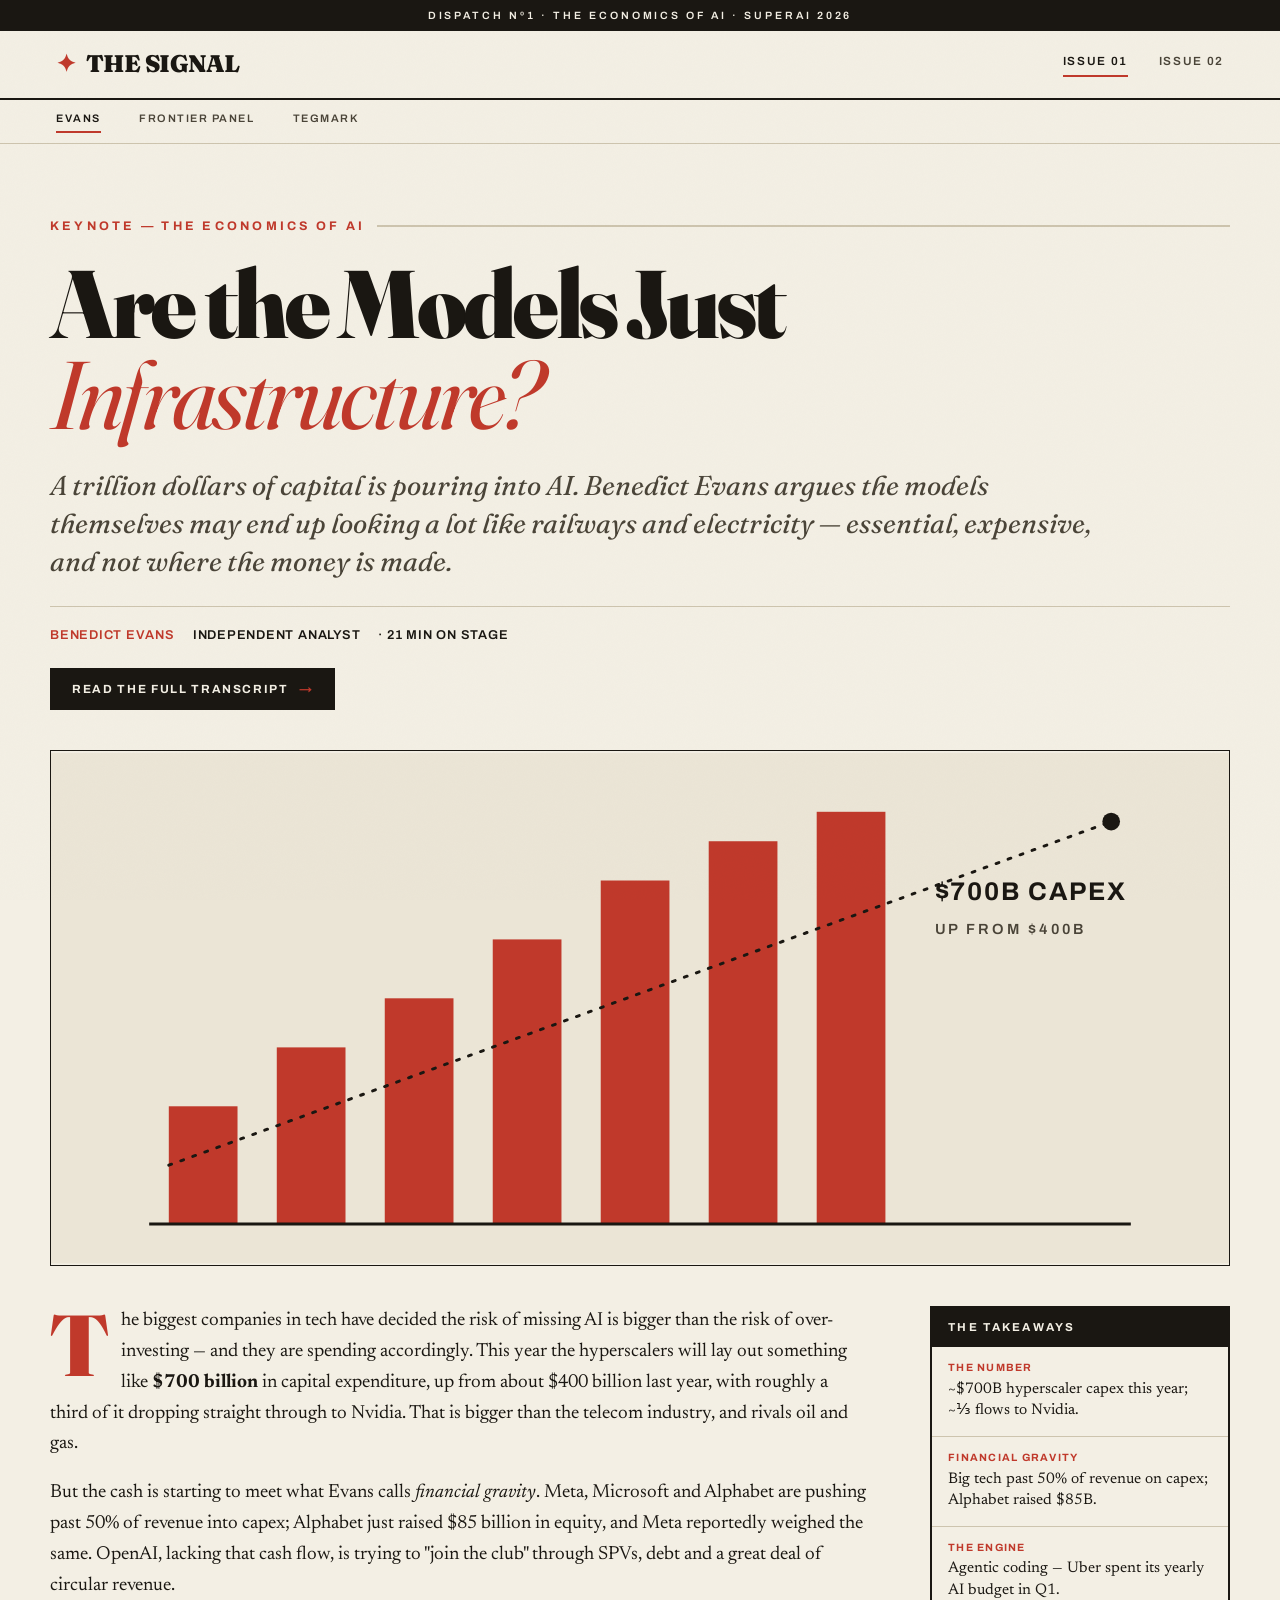
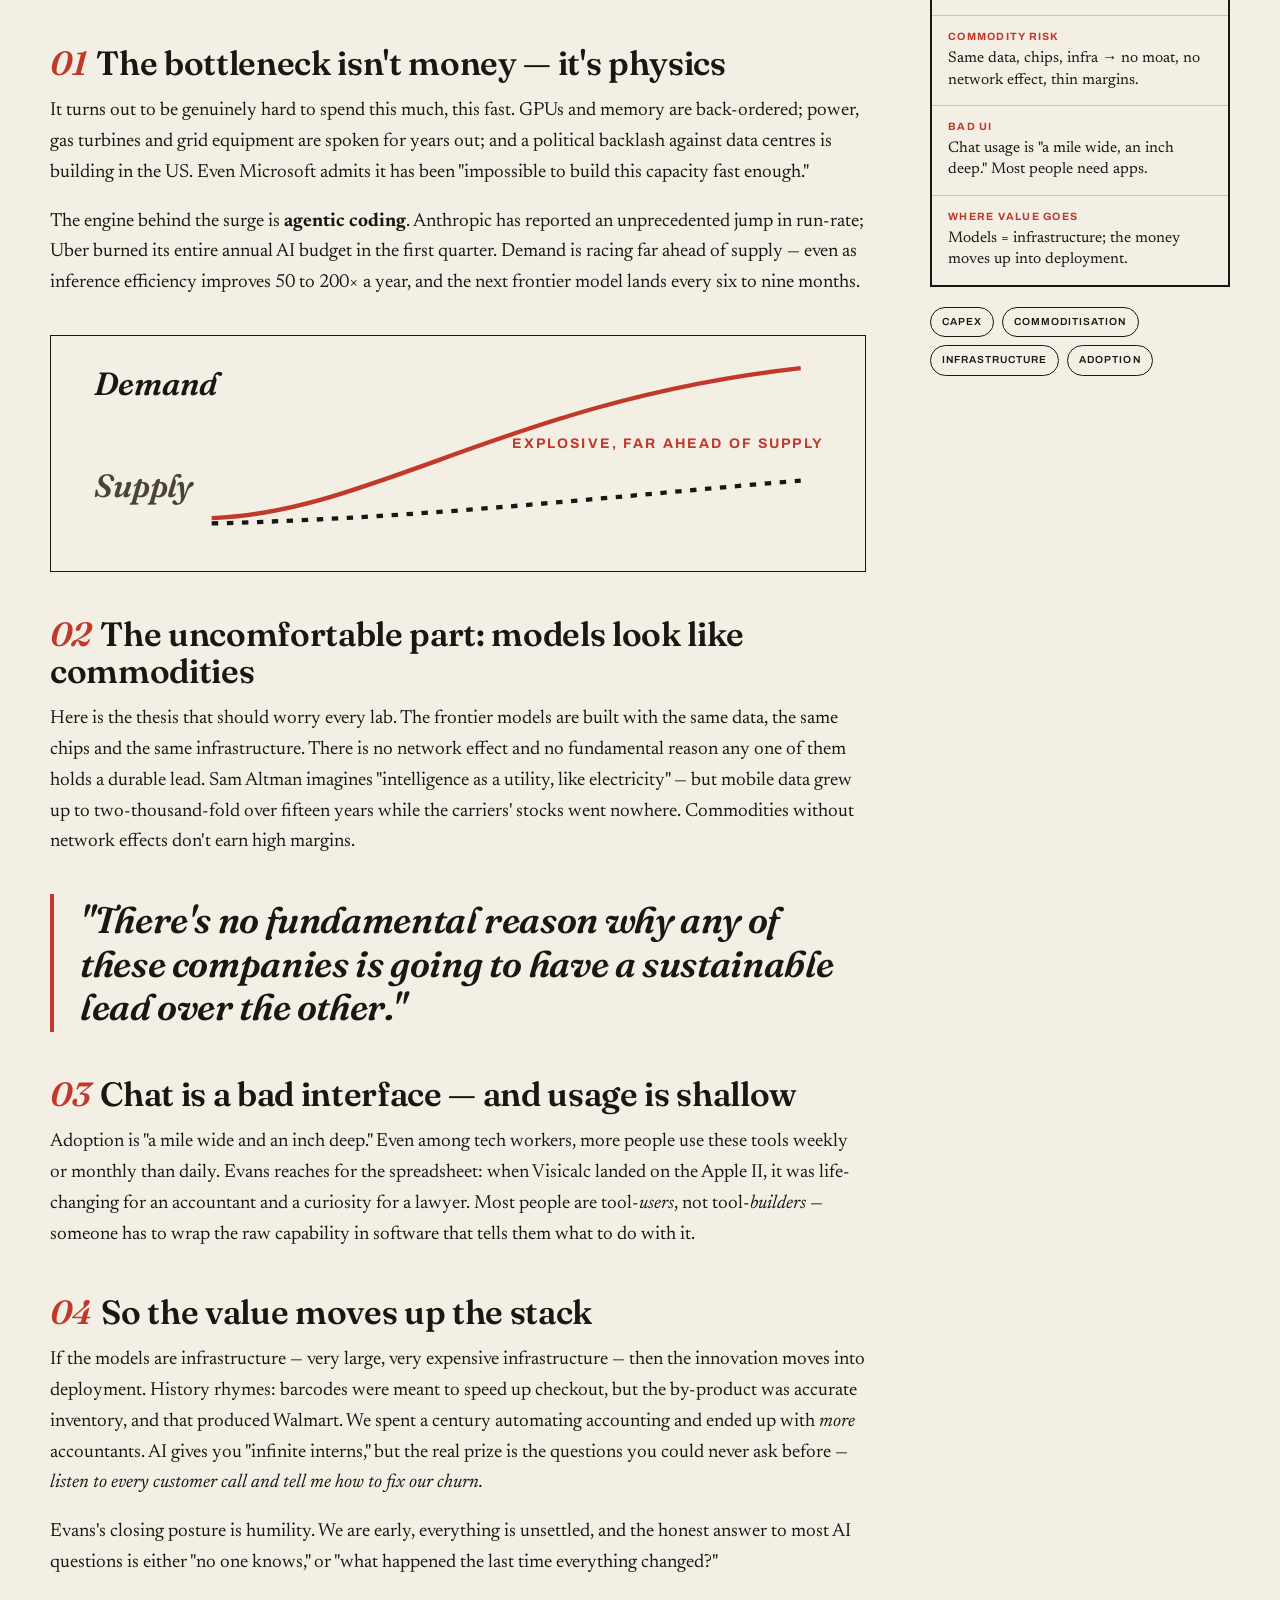
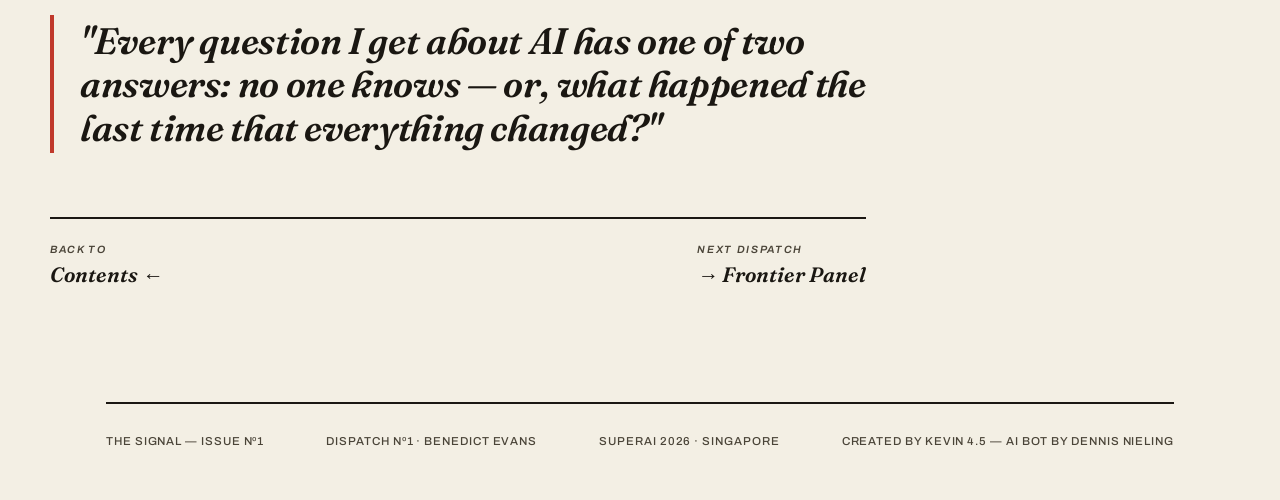
==== commit 5c66cc74: "Redesign nav to two-tier: top bar issue links, subnav for section pages Main nav now shows only Issu" ====
--- a/article-1.html
+++ b/article-1.html
@@ -5,7 +5,7 @@
 <meta name="viewport" content="width=device-width, initial-scale=1" />
 <title>Are the Models Just Infrastructure? — Benedict Evans · The Signal</title>
 <meta name="description" content="Benedict Evans at SuperAI 2026 on the AI capex supercycle, why models look like commodities, and where the value moves." />
-<link rel="stylesheet" href="styles.css" />
+<link rel="stylesheet" href="styles.css?v=2" />
 <style>:root{ --accent:#c0392b; }</style>
 </head>
 <body>
@@ -13,13 +13,19 @@
   <header class="masthead">
     <div class="masthead-inner">
       <a class="logo" href="index.html"><span class="star">✦</span> THE SIGNAL</a>
-      <nav class="nav">
-        <a href="article-1.html" class="active">Evans</a>
-        <a href="article-2.html">Frontier Panel</a>
-        <a href="article-3.html">Tegmark</a>
+            <nav class="nav">
+        <a href="issue-1.html" class="active">Issue 01</a>
+        <a href="issue-2.html">Issue 02</a>
       </nav>
     </div>
   </header>
+  <nav class="subnav">
+    <div class="subnav-inner">
+      <a href="article-1.html" class="active">Evans</a>
+      <a href="article-2.html">Frontier Panel</a>
+      <a href="article-3.html">Tegmark</a>
+    </div>
+  </nav>
 
   <main class="wrap article">
     <div class="art-kicker fade">Keynote — The Economics of AI</div>
@@ -156,6 +162,6 @@
       <span>Created by Kevin 4.5 — AI bot by Dennis Nieling</span>
     </div>
   </footer>
-  <script src="transcript.js" defer></script>
+  <script src="transcript.js?v=2" defer></script>
 </body>
 </html>
--- a/styles.css
+++ b/styles.css
@@ -276,6 +276,36 @@
 }
 body.modal-open { overflow: hidden; }
 
+/* ---------- Sub-nav ---------- */
+.subnav {
+  border-bottom: 1px solid var(--rule);
+  background: var(--paper);
+}
+.subnav-inner {
+  display: flex;
+  align-items: center;
+  gap: clamp(20px, 3vw, 44px);
+  padding: 10px clamp(20px, 5vw, 56px);
+  font-family: var(--label);
+  font-size: 0.68rem;
+  font-weight: 600;
+  letter-spacing: 0.14em;
+  text-transform: uppercase;
+  overflow-x: auto;
+}
+.subnav-inner a {
+  color: var(--ink-soft);
+  white-space: nowrap;
+  padding-bottom: 3px;
+  border-bottom: 2px solid transparent;
+  transition: color .2s, border-color .2s;
+}
+.subnav-inner a:hover,
+.subnav-inner a.active {
+  color: var(--ink);
+  border-color: var(--accent);
+}
+
 /* fade-in on load */
 .fade { opacity: 0; transform: translateY(18px); animation: rise .9s cubic-bezier(.16,1,.3,1) forwards; }
 .fade.d1{animation-delay:.05s}.fade.d2{animation-delay:.13s}.fade.d3{animation-delay:.21s}.fade.d4{animation-delay:.29s}
